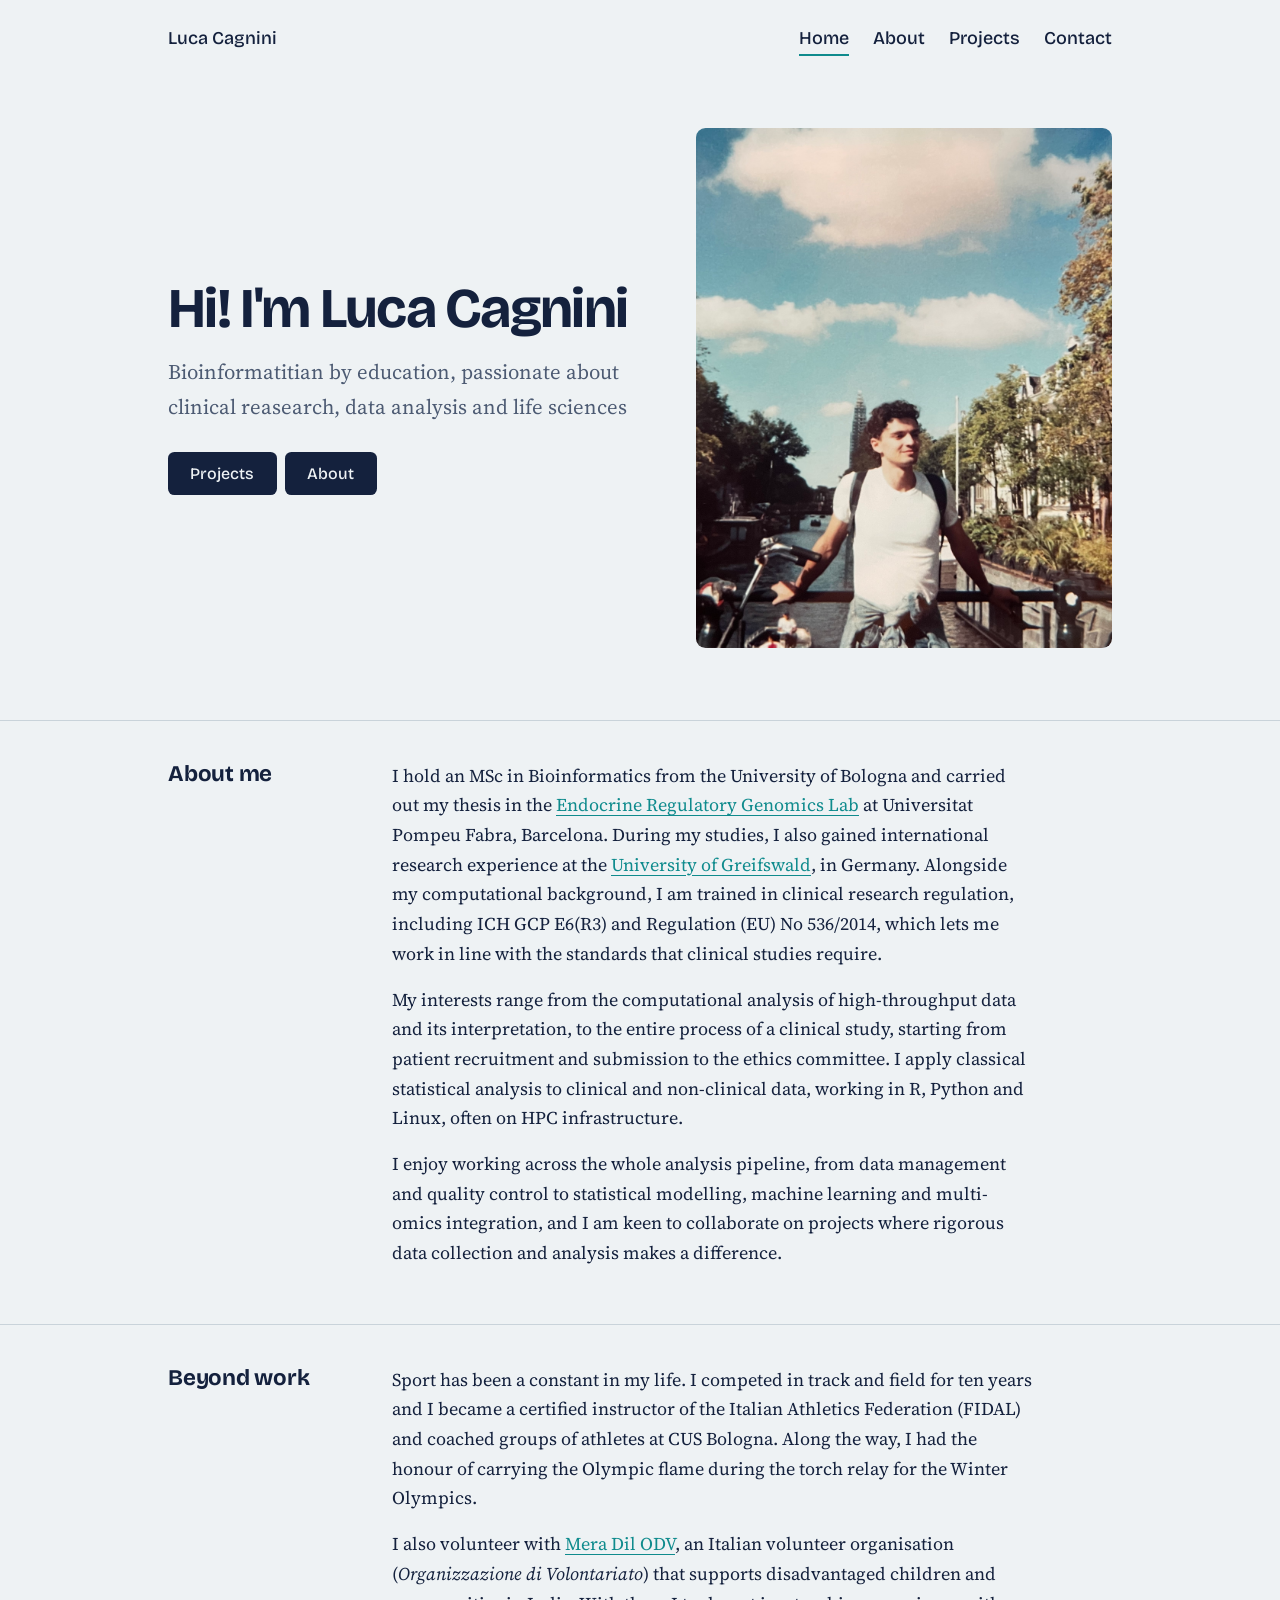
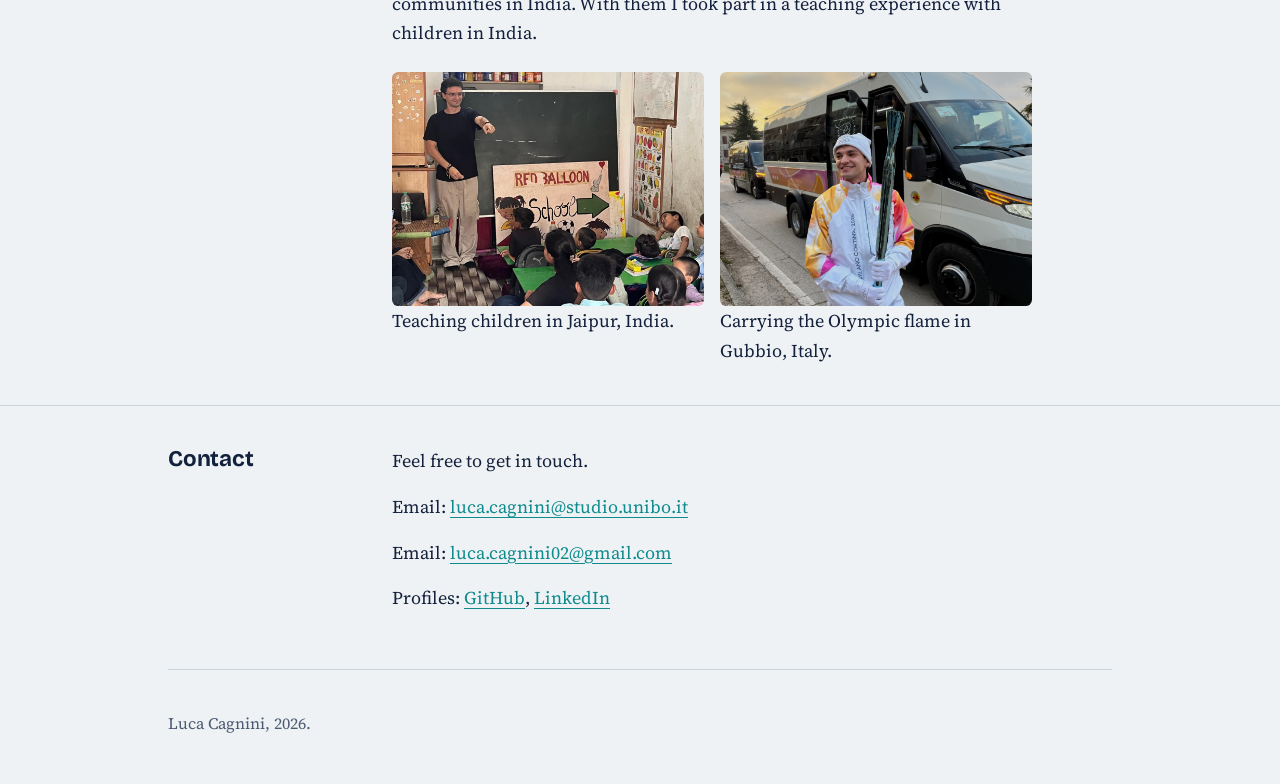
==== index.html @ 5b897119 "Fix HTML formatting and enhance image alt text Updated paragraph formatting and improved alt text fo" ====
<!doctype html>
<html lang="it">
<head>
<meta charset="utf-8">
<meta name="viewport" content="width=device-width, initial-scale=1">
<title>Luca Cagnini</title>
<meta name="description" content="Luca Cagnini, Bioinformatician at the interfance between clinical research and data analysis.">
<meta property="og:title" content="Luca Cagnini, Bioinformatician">
<meta property="og:description" content="Sito personale di Luca Cagnini: formazione, ricerca e progetti.">
<meta property="og:type" content="website">
<link rel="preconnect" href="https://fonts.googleapis.com">
<link rel="preconnect" href="https://fonts.gstatic.com" crossorigin>
<link href="https://fonts.googleapis.com/css2?family=Bricolage+Grotesque:opsz,wght@12..96,500;12..96,700&family=Source+Serif+4:ital,wght@0,400;0,600;1,400&display=swap" rel="stylesheet">
<link rel="stylesheet" href="style.css">
</head><body>
<div class="wrap">
  <header class="top">
    <a href="index.html">Luca Cagnini</a>
    <nav aria-label="Principale">
      <a href="index.html" aria-current="page">Home</a>
      <a href="about.html">About</a>
      <a href="projects.html">Projects</a>
      <a href="about.html#contact">Contact</a>
    </nav>
  </header>
</div>
<main class="wrap">
  <div class="hero">
    <div>
      <h1>Hi! I'm Luca Cagnini</h1>
      <p class="lead">Bioinformatitian by education, passionate about clinical reasearch, data analysis and life sciences </p>
      <a class="btn" href="projects.html">Projects</a><a class="btn" href="about.html">About</a>
    </div>
    <img class="hero-photo" src="images/profilo.jpg" alt="Luca Cagnini" width="800" height="1000">
  </div>
</main>
<section id="chi-sono">
  <div class="wrap">
    <h2>About me</h2>
    <div class="content">
<p>I hold an MSc in Bioinformatics from the University of Bologna and carried out my thesis in the <a href="https://www.upf.edu/web/endocrine-regulatory-genomics" target="_blank" rel="noopener">Endocrine Regulatory Genomics Lab</a> at Universitat Pompeu Fabra, Barcelona. During my studies, I also gained international research experience at the <a href="https://www.uni-greifswald.de/en/" target="_blank" rel="noopener">University of Greifswald</a>, in Germany. Alongside my computational background, I am trained in clinical research regulation, including ICH GCP E6(R3) and Regulation (EU) No 536/2014, which lets me work in line with the standards that clinical studies require.</p>

<p>My interests range from the computational analysis of high-throughput data and its interpretation, to the entire process of a clinical study, starting from patient recruitment and submission to the ethics committee. I apply classical statistical analysis to clinical and non-clinical data, working in R, Python and Linux, often on HPC infrastructure.</p>

<p>I enjoy working across the whole analysis pipeline, from data management and quality control to statistical modelling, machine learning and multi-omics integration, and I am keen to collaborate on projects where rigorous data collection and analysis makes a difference.</p>    </div>
  </div>
</section>

<section id="beyond-work">
  <div class="wrap">
    <h2>Beyond work</h2>
    <div class="content">
      <p>Sport has been a constant in my life. I competed in track and field for ten years and I became a certified instructor of the Italian Athletics Federation (FIDAL) and coached groups of athletes at CUS Bologna. Along the way, I had the honour of carrying the Olympic flame during the torch relay for the Winter Olympics.</p>
      <p>I also volunteer with <a href="https://www.facebook.com/meradilonlus/?locale=it_IT">Mera Dil ODV</a>, an Italian volunteer organisation (<i>Organizzazione di Volontariato</i>) that supports disadvantaged children and communities in India. With them I took part in a teaching experience with children in India.</p>
      <div class="photos">
        <figure>
          <img src="images/meradil.JPG" alt="Teaching a group of children in India" width="800" height="600" loading="lazy">
          <figcaption>Teaching children in Jaipur, India.</figcaption>
        </figure>
        <figure>
          <img src="images/fiamma_olimpica.jpg" alt="Carrying the Olympic flame" width="800" height="600" loading="lazy">
          <figcaption>Carrying the Olympic flame in Gubbio, Italy.</figcaption>
        </figure>
      </div>
    </div>
  </div>
</section>
<section id="contact">
  <div class="wrap">
    <h2>Contact</h2>
    <div class="content">
      <p> Feel free to get in touch.</p>
      <p>Email: <a href="mailto:luca.cagnini@studio.unibo.it">luca.cagnini@studio.unibo.it</a></p>
      <p>Email: <a href="mailto:lucacagnini02@gmail.com">luca.cagnini02@gmail.com</a></p>
      <p>Profiles: <a href="https://github.com/LucaCagnini">GitHub</a>, <a href="https://www.linkedin.com/in/luca-cagnini/">LinkedIn</a></p>
    </div>
  </div>
</section>

<div class="wrap"><footer>Luca Cagnini, 2026.</a></footer></div>
<script>
(function(){var el=document.getElementById('heat'),h='';
for(var r=0;r<10;r++)for(var c=0;c<16;c++){
var v=Math.sin(c*0.7+1)*Math.cos(r*0.8)+0.45*Math.sin((c+1)*(r+2)*0.23);v=Math.max(-1,Math.min(1,v));
h+='<i style="background:rgba('+(v>0?'181,68,110':'15,139,141')+','+(0.12+Math.abs(v)*0.88).toFixed(2)+');animation-delay:'+((c+r)*35)+'ms"></i>';}
el.innerHTML=h;})();
</script>
</body></html>
---- style.css ----
:root{--bg:#eef2f4;--ink:#14213d;--muted:#4d5b73;--teal:#0f8b8d;--rose:#b5446e;--line:#c9d3da;
--head:"Bricolage Grotesque","Helvetica Neue",Arial,sans-serif;--body:"Source Serif 4",Georgia,"Times New Roman",serif}
*{box-sizing:border-box}
html{scroll-behavior:smooth}
body{margin:0;background:var(--bg);color:var(--ink);font:1.125rem/1.65 var(--body)}
a{color:var(--teal);text-underline-offset:.2em}
a:hover{color:var(--rose)}
:focus-visible{outline:3px solid var(--rose);outline-offset:3px}
.wrap{max-width:62rem;margin:0 auto;padding:0 1.5rem}
header.top{display:flex;gap:1.5rem;justify-content:space-between;flex-wrap:wrap;padding:1.5rem 0;font-family:var(--head);font-weight:500}
header.top a{color:var(--ink);text-decoration:none}
header.top a:hover{color:var(--rose)}
header.top nav{display:flex;gap:1.5rem}
header.top nav a[aria-current="page"]{border-bottom:2px solid var(--teal)}
.hero{display:grid;grid-template-columns:1.1fr 1fr;gap:3rem;align-items:center;padding:3rem 0 4.5rem}
h1{font:700 clamp(2rem,5vw,3.5rem)/1.05 var(--head);letter-spacing:-.03em;margin:0 0 1rem}
h1.page{font-size:clamp(2.2rem,5vw,3.4rem);margin:2rem 0 2.5rem}
.lead{font-size:1.3rem;max-width:30rem;margin:0 0 1.75rem;color:var(--muted)}
.btn{display:inline-block;font:500 1rem var(--head);background:var(--ink);color:var(--bg);padding:.75rem 1.4rem;border-radius:.4rem;text-decoration:none;margin-right:.5rem}
.btn:hover{background:var(--rose);color:#fff}
.heat{display:grid;grid-template-columns:repeat(16,1fr);gap:3px}
.heat i{aspect-ratio:1;border-radius:2px;background:var(--line);opacity:0;animation:in .5s ease-out forwards}
@keyframes in{to{opacity:1}}
section{padding:2.5rem 0;border-top:1px solid var(--line)}
section .wrap{display:grid;grid-template-columns:12rem 1fr;gap:2rem}
h2{font:700 1.4rem/1.2 var(--head);margin:0;letter-spacing:-.01em}
.content{max-width:40rem}
.content p{margin:0 0 1rem}
.list{list-style:none;margin:0;padding:0}
.list li{padding:1rem 0;border-bottom:1px solid var(--line)}
.list li:first-child{padding-top:0}
.list li:last-child{border-bottom:0}
.list b{font:700 1.15rem var(--head)}
.list span{display:block;color:var(--muted)}
.list .when{font:500 .95rem var(--head)}
footer{padding:2.5rem 0 3rem;border-top:1px solid var(--line);color:var(--muted);font-size:1rem}
@media (max-width:760px){.hero{grid-template-columns:1fr;gap:2rem}section .wrap{grid-template-columns:1fr;gap:1rem}}
@media (prefers-reduced-motion:reduce){html{scroll-behavior:auto}.heat i{animation:none;opacity:1}}

/* added in a second time */
.hero-photo{display:block;width:100%;max-width:18rem;aspect-ratio:4/5;object-fit:cover;border-radius:.6rem;justify-self:end}
@media (max-width:760px){.hero-photo{max-width:14rem;justify-self:start}}

.photos{display:grid;grid-template-columns:1fr 1fr;gap:1rem;margin-top:1.5rem}
.photos figure{margin:0}
.photos img{width:100%;aspect-ratio:4/3;object-fit:cover;border-radius:.4rem}
@media (max-width:560px){.photos{grid-template-columns:1fr}}

/* index */
.layout{display:grid;grid-template-columns:10rem 1fr;gap:2.5rem;align-items:start}
.layout main{min-width:0}
.layout section h2{margin:0 0 1rem}
.layout section p{margin:0 0 .6rem}

.toc{display:flex;flex-direction:column;gap:.6rem;font:500 1rem var(--head);position:sticky;top:1.5rem;margin-top:2.5rem}
.toc a{color:var(--muted);text-decoration:none}
.toc a:hover{color:var(--rose)}
.toc a.active{color:var(--ink);text-decoration:underline;text-decoration-color:var(--teal);text-decoration-thickness:2px;text-underline-offset:.25em}

@media (max-width:760px){
  .layout{grid-template-columns:1fr;gap:0}
  .toc{position:static;margin:0 0 1.5rem}
}

/* righe compatte per Certifications */
.list.compact li{display:flex;flex-wrap:wrap;align-items:baseline;gap:.15rem 1rem;padding:.35rem 0;border-bottom:0}
.list.compact li:first-child{padding-top:0}
.list.compact span{display:inline}
.list.compact .when{min-width:3rem}
.list.compact b{font-size:1.05rem}

img{max-width:100%;height:auto;display:block}
.hero-photo{width:100%;max-width:26rem;aspect-ratio:4/5;object-fit:cover;border-radius:.6rem;justify-self:end}
@media (max-width:760px){.hero-photo{max-width:16rem;justify-self:start}}
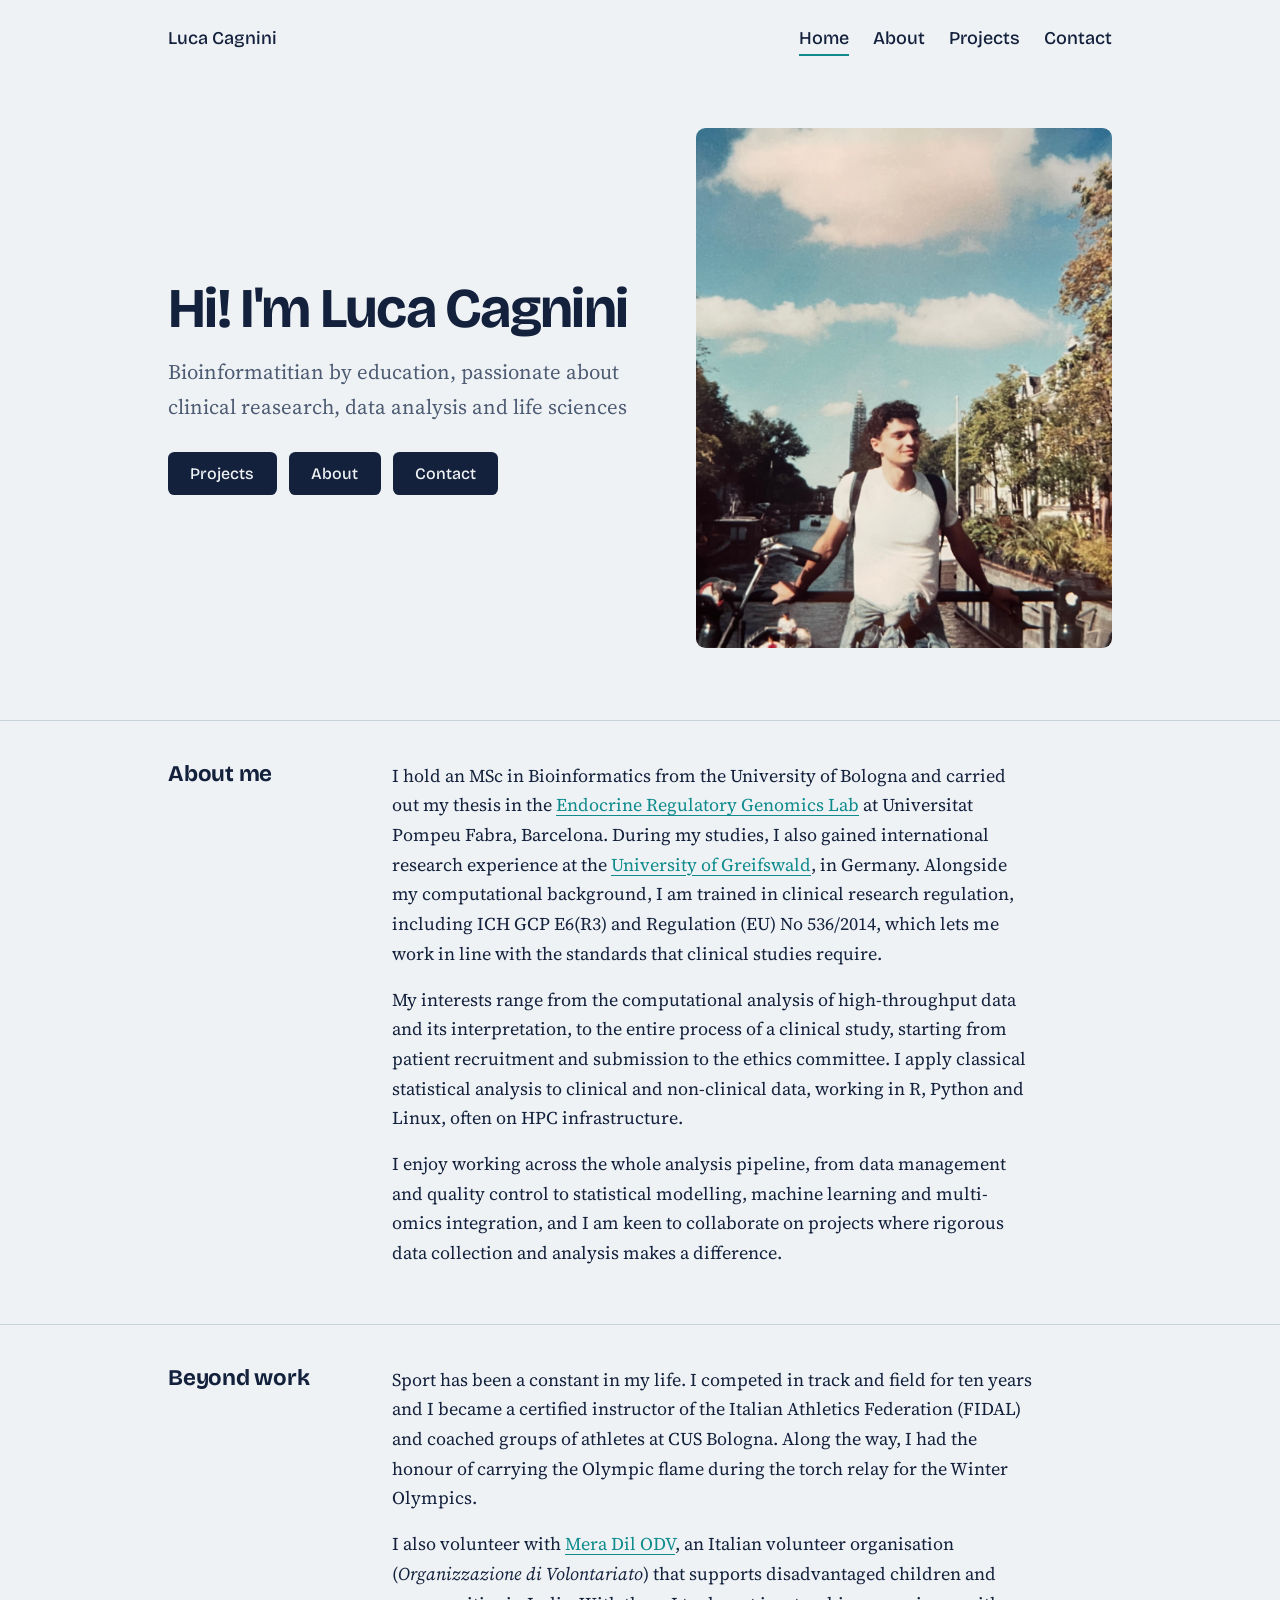
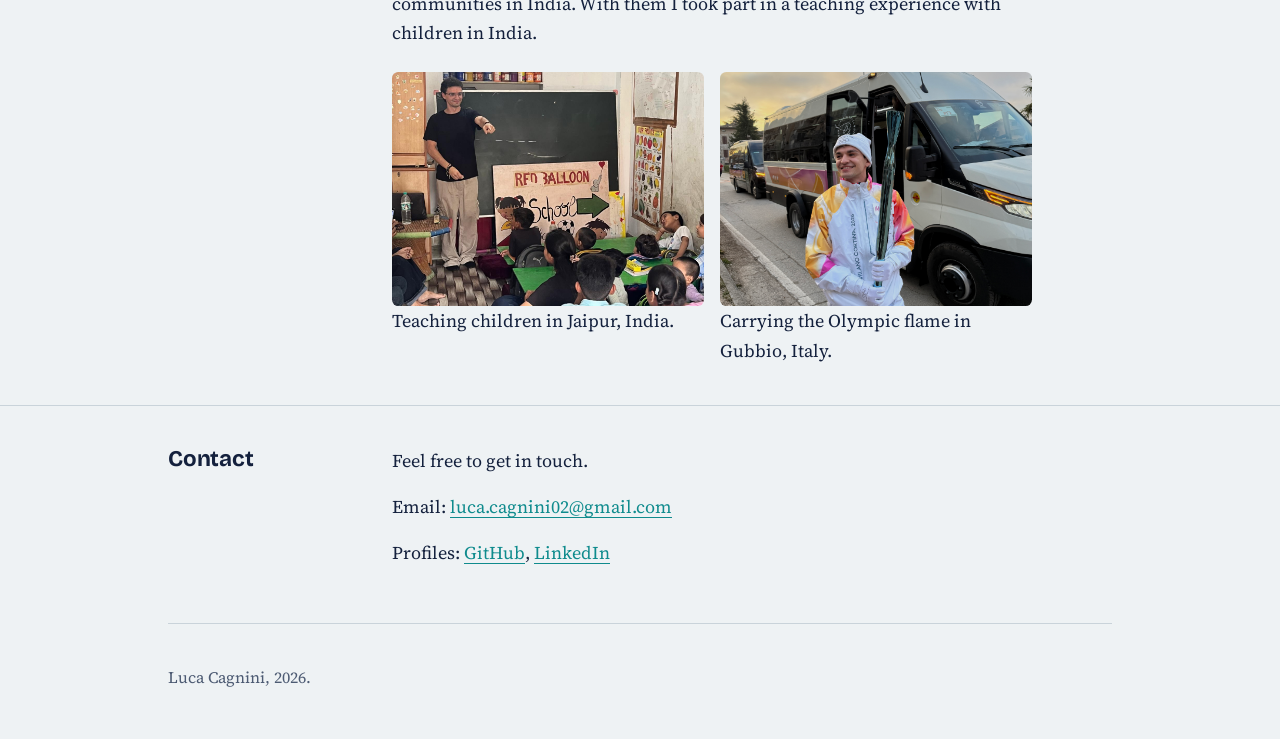
==== commit 5b2b46b9: "Update index.html" ====
--- a/index.html
+++ b/index.html
@@ -1,5 +1,5 @@
 <!doctype html>
-<html lang="it">
+<html lang="it"> 
 <head>
 <meta charset="utf-8">
 <meta name="viewport" content="width=device-width, initial-scale=1">
@@ -29,7 +29,7 @@
     <div>
       <h1>Hi! I'm Luca Cagnini</h1>
       <p class="lead">Bioinformatitian by education, passionate about clinical reasearch, data analysis and life sciences </p>
-      <a class="btn" href="projects.html">Projects</a><a class="btn" href="about.html">About</a>
+       <a class="btn" href="projects.html">Projects</a> <a class="btn" href="about.html">About</a> <a class="btn" href="#contact">Contact</a>
     </div>
     <img class="hero-photo" src="images/profilo.jpg" alt="Luca Cagnini" width="800" height="1000">
   </div>
@@ -70,7 +70,6 @@
     <h2>Contact</h2>
     <div class="content">
       <p> Feel free to get in touch.</p>
-      <p>Email: <a href="mailto:luca.cagnini@studio.unibo.it">luca.cagnini@studio.unibo.it</a></p>
       <p>Email: <a href="mailto:lucacagnini02@gmail.com">luca.cagnini02@gmail.com</a></p>
       <p>Profiles: <a href="https://github.com/LucaCagnini">GitHub</a>, <a href="https://www.linkedin.com/in/luca-cagnini/">LinkedIn</a></p>
     </div>
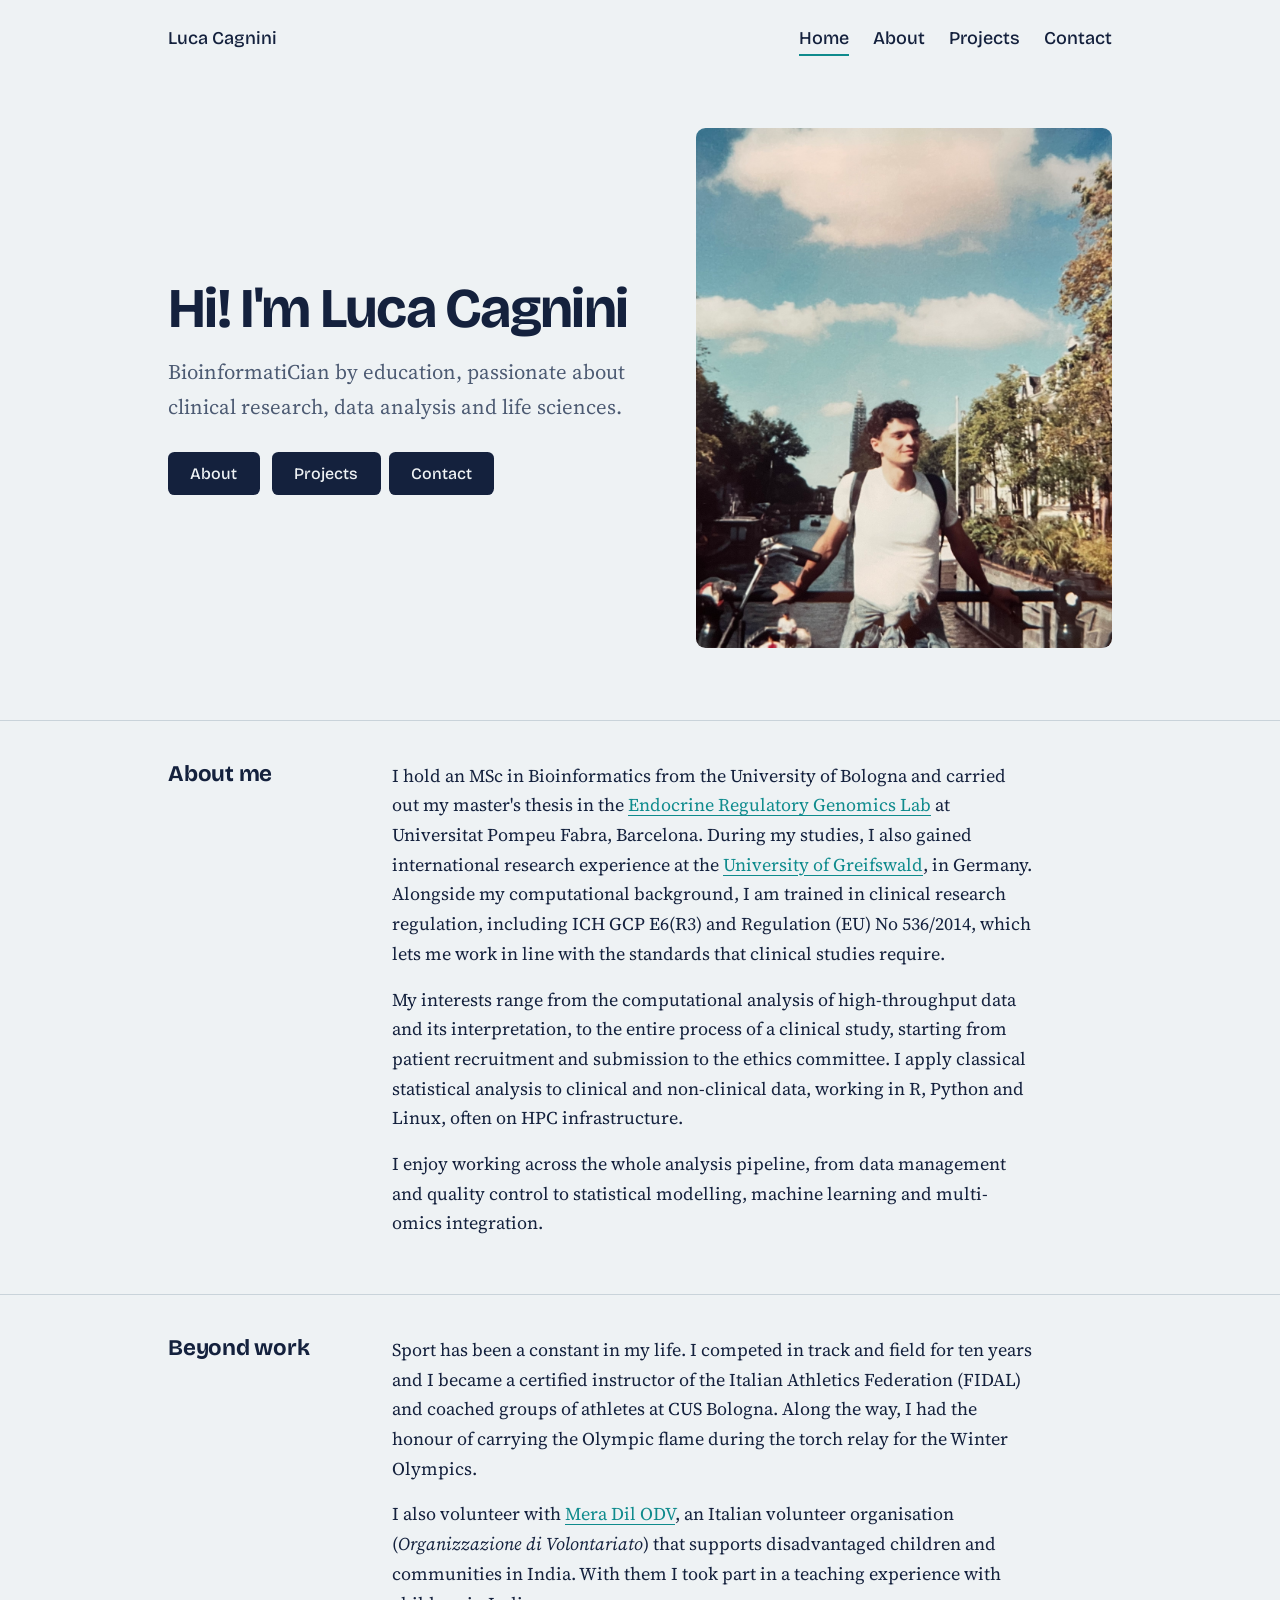
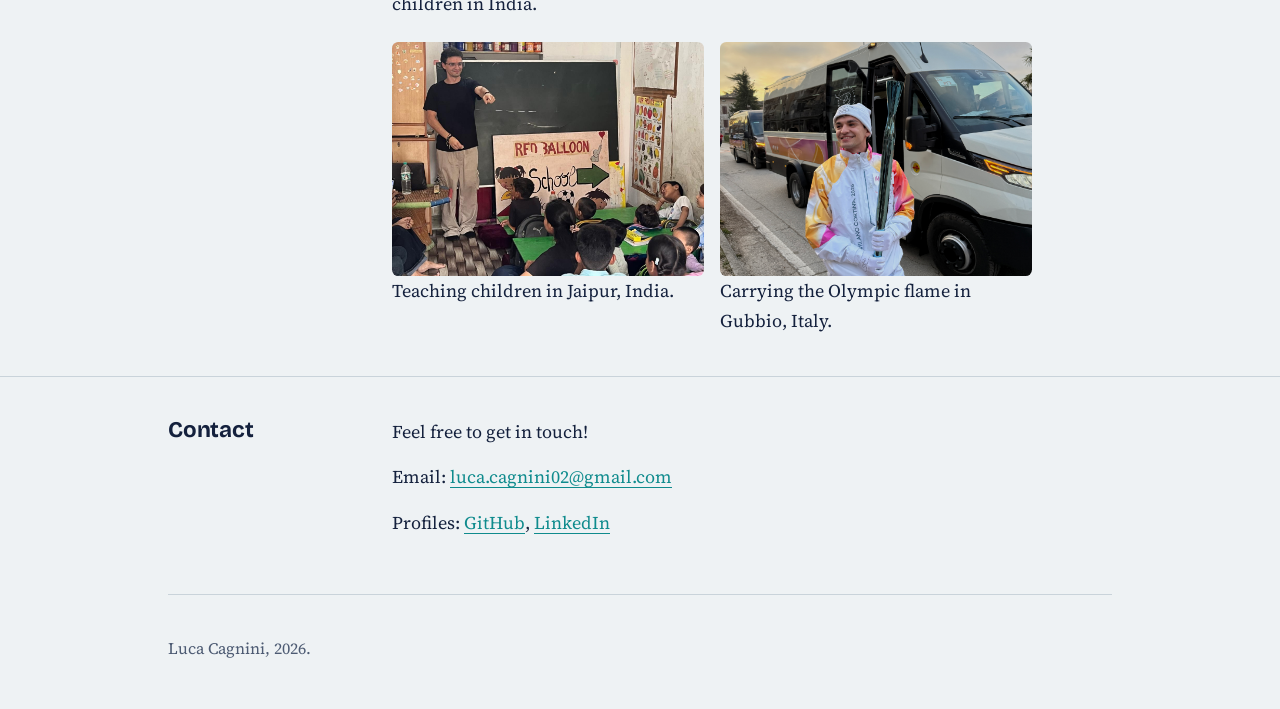
==== commit 98ad649d: "Update index.html" ====
--- a/index.html
+++ b/index.html
@@ -1,4 +1,4 @@
-<!doctype html>
+<!doctype html> 
 <html lang="it"> 
 <head>
 <meta charset="utf-8">
@@ -20,7 +20,7 @@
       <a href="index.html" aria-current="page">Home</a>
       <a href="about.html">About</a>
       <a href="projects.html">Projects</a>
-      <a href="about.html#contact">Contact</a>
+      <a href="#contact">Contact</a>
     </nav>
   </header>
 </div>
@@ -28,8 +28,8 @@
   <div class="hero">
     <div>
       <h1>Hi! I'm Luca Cagnini</h1>
-      <p class="lead">Bioinformatitian by education, passionate about clinical reasearch, data analysis and life sciences </p>
-       <a class="btn" href="projects.html">Projects</a> <a class="btn" href="about.html">About</a> <a class="btn" href="#contact">Contact</a>
+      <p class="lead">BioinformatiCian by education, passionate about clinical research, data analysis and life sciences. </p>
+      <a class="btn" href="about.html">About</a> <a class="btn" href="projects.html">Projects</a><a class="btn" href="#contact">Contact</a>
     </div>
     <img class="hero-photo" src="images/profilo.jpg" alt="Luca Cagnini" width="800" height="1000">
   </div>
@@ -38,11 +38,11 @@
   <div class="wrap">
     <h2>About me</h2>
     <div class="content">
-<p>I hold an MSc in Bioinformatics from the University of Bologna and carried out my thesis in the <a href="https://www.upf.edu/web/endocrine-regulatory-genomics" target="_blank" rel="noopener">Endocrine Regulatory Genomics Lab</a> at Universitat Pompeu Fabra, Barcelona. During my studies, I also gained international research experience at the <a href="https://www.uni-greifswald.de/en/" target="_blank" rel="noopener">University of Greifswald</a>, in Germany. Alongside my computational background, I am trained in clinical research regulation, including ICH GCP E6(R3) and Regulation (EU) No 536/2014, which lets me work in line with the standards that clinical studies require.</p>
+<p>I hold an MSc in Bioinformatics from the University of Bologna and carried out my master's thesis in the <a href="https://www.upf.edu/web/endocrine-regulatory-genomics" target="_blank" rel="noopener">Endocrine Regulatory Genomics Lab</a> at Universitat Pompeu Fabra, Barcelona. During my studies, I also gained international research experience at the <a href="https://www.uni-greifswald.de/en/" target="_blank" rel="noopener">University of Greifswald</a>, in Germany. Alongside my computational background, I am trained in clinical research regulation, including ICH GCP E6(R3) and Regulation (EU) No 536/2014, which lets me work in line with the standards that clinical studies require.</p>
 
 <p>My interests range from the computational analysis of high-throughput data and its interpretation, to the entire process of a clinical study, starting from patient recruitment and submission to the ethics committee. I apply classical statistical analysis to clinical and non-clinical data, working in R, Python and Linux, often on HPC infrastructure.</p>
 
-<p>I enjoy working across the whole analysis pipeline, from data management and quality control to statistical modelling, machine learning and multi-omics integration, and I am keen to collaborate on projects where rigorous data collection and analysis makes a difference.</p>    </div>
+<p>I enjoy working across the whole analysis pipeline, from data management and quality control to statistical modelling, machine learning and multi-omics integration.</p>    </div>
   </div>
 </section>
 
@@ -69,7 +69,7 @@
   <div class="wrap">
     <h2>Contact</h2>
     <div class="content">
-      <p> Feel free to get in touch.</p>
+      <p> Feel free to get in touch! </p>
       <p>Email: <a href="mailto:lucacagnini02@gmail.com">luca.cagnini02@gmail.com</a></p>
       <p>Profiles: <a href="https://github.com/LucaCagnini">GitHub</a>, <a href="https://www.linkedin.com/in/luca-cagnini/">LinkedIn</a></p>
     </div>
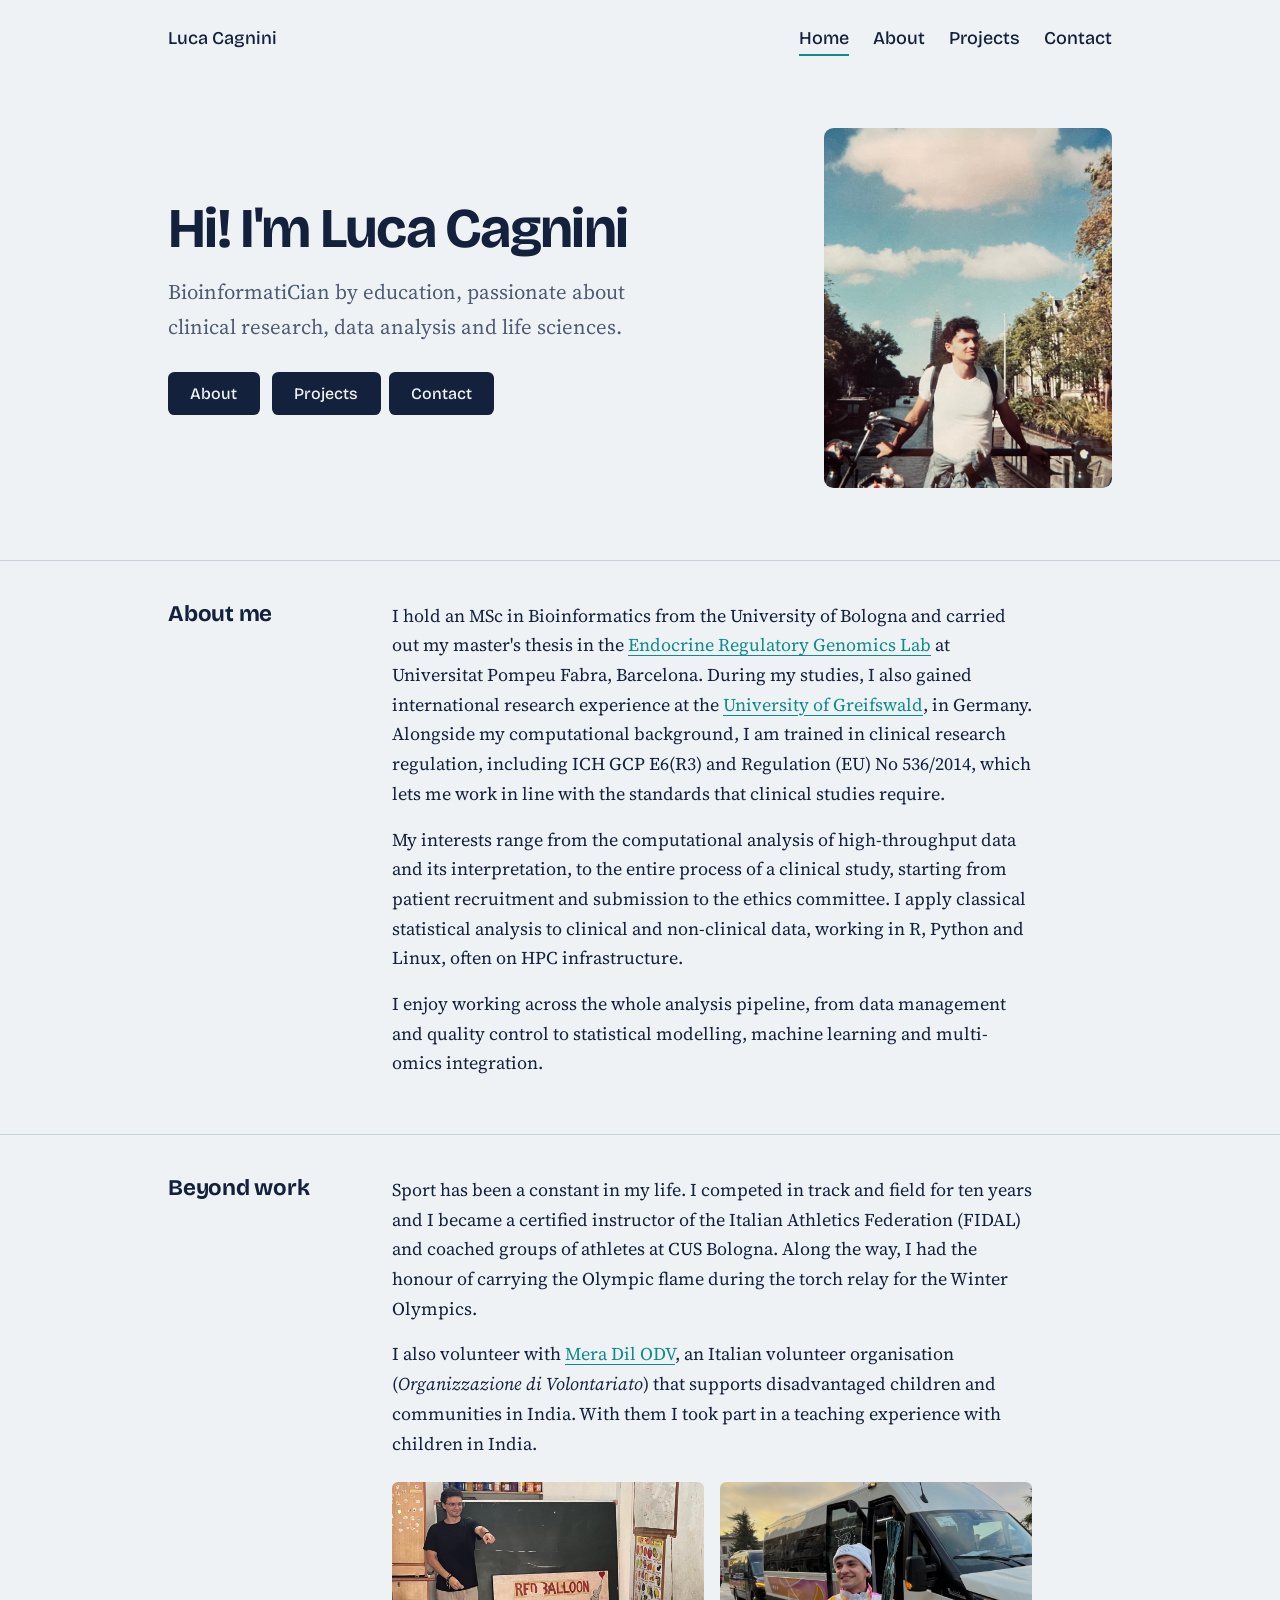
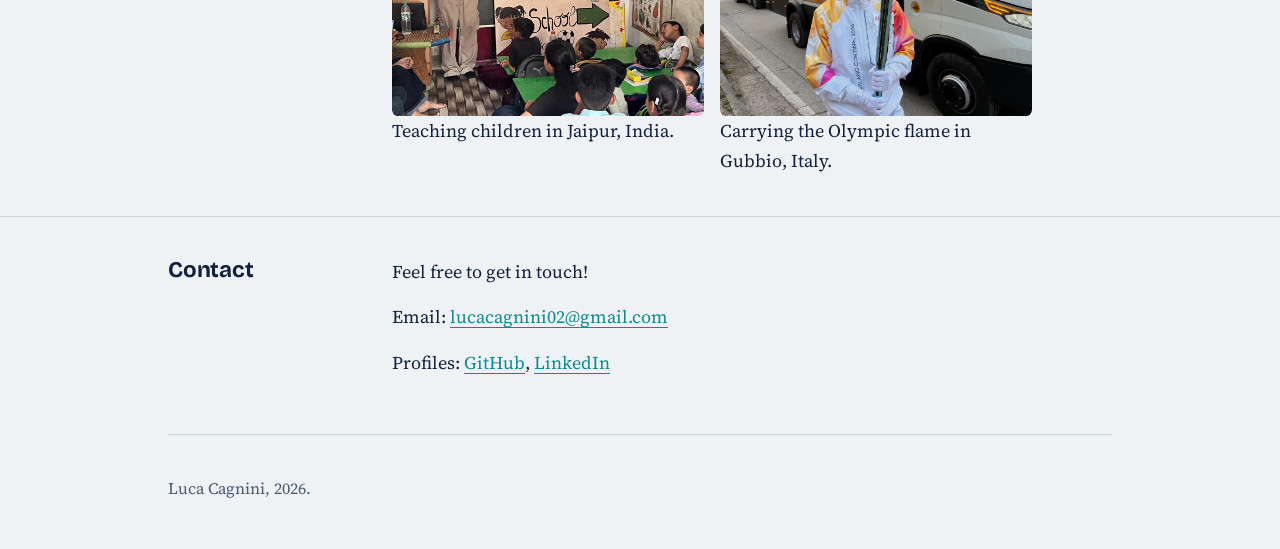
==== commit e46e2179: "Update index.html" ====
--- a/index.html
+++ b/index.html
@@ -70,7 +70,7 @@
     <h2>Contact</h2>
     <div class="content">
       <p> Feel free to get in touch! </p>
-      <p>Email: <a href="mailto:lucacagnini02@gmail.com">luca.cagnini02@gmail.com</a></p>
+      <p>Email: <a href="mailto:lucacagnini02@gmail.com">lucacagnini02@gmail.com</a></p>
       <p>Profiles: <a href="https://github.com/LucaCagnini">GitHub</a>, <a href="https://www.linkedin.com/in/luca-cagnini/">LinkedIn</a></p>
     </div>
   </div>
--- a/style.css
+++ b/style.css
@@ -18,8 +18,6 @@
 .lead{font-size:1.3rem;max-width:30rem;margin:0 0 1.75rem;color:var(--muted)}
 .btn{display:inline-block;font:500 1rem var(--head);background:var(--ink);color:var(--bg);padding:.75rem 1.4rem;border-radius:.4rem;text-decoration:none;margin-right:.5rem}
 .btn:hover{background:var(--rose);color:#fff}
-.heat{display:grid;grid-template-columns:repeat(16,1fr);gap:3px}
-.heat i{aspect-ratio:1;border-radius:2px;background:var(--line);opacity:0;animation:in .5s ease-out forwards}
 @keyframes in{to{opacity:1}}
 section{padding:2.5rem 0;border-top:1px solid var(--line)}
 section .wrap{display:grid;grid-template-columns:12rem 1fr;gap:2rem}
@@ -68,7 +66,9 @@
 .list.compact span{display:inline}
 .list.compact .when{min-width:3rem}
 .list.compact b{font-size:1.05rem}
+.list.compact .org{flex-basis:100%;margin-left:4rem}
+img{max-width:100%;height:auto;display:block}
+/* .hero-photo{width:100%;max-width:26rem;aspect-ratio:4/5;object-fit:cover;border-radius:.6rem;justify-self:end}*/
+/* @media (max-width:760px){.hero-photo{max-width:16rem;justify-self:start}}*/
 
-img{max-width:100%;height:auto;display:block}
-.hero-photo{width:100%;max-width:26rem;aspect-ratio:4/5;object-fit:cover;border-radius:.6rem;justify-self:end}
-@media (max-width:760px){.hero-photo{max-width:16rem;justify-self:start}}+
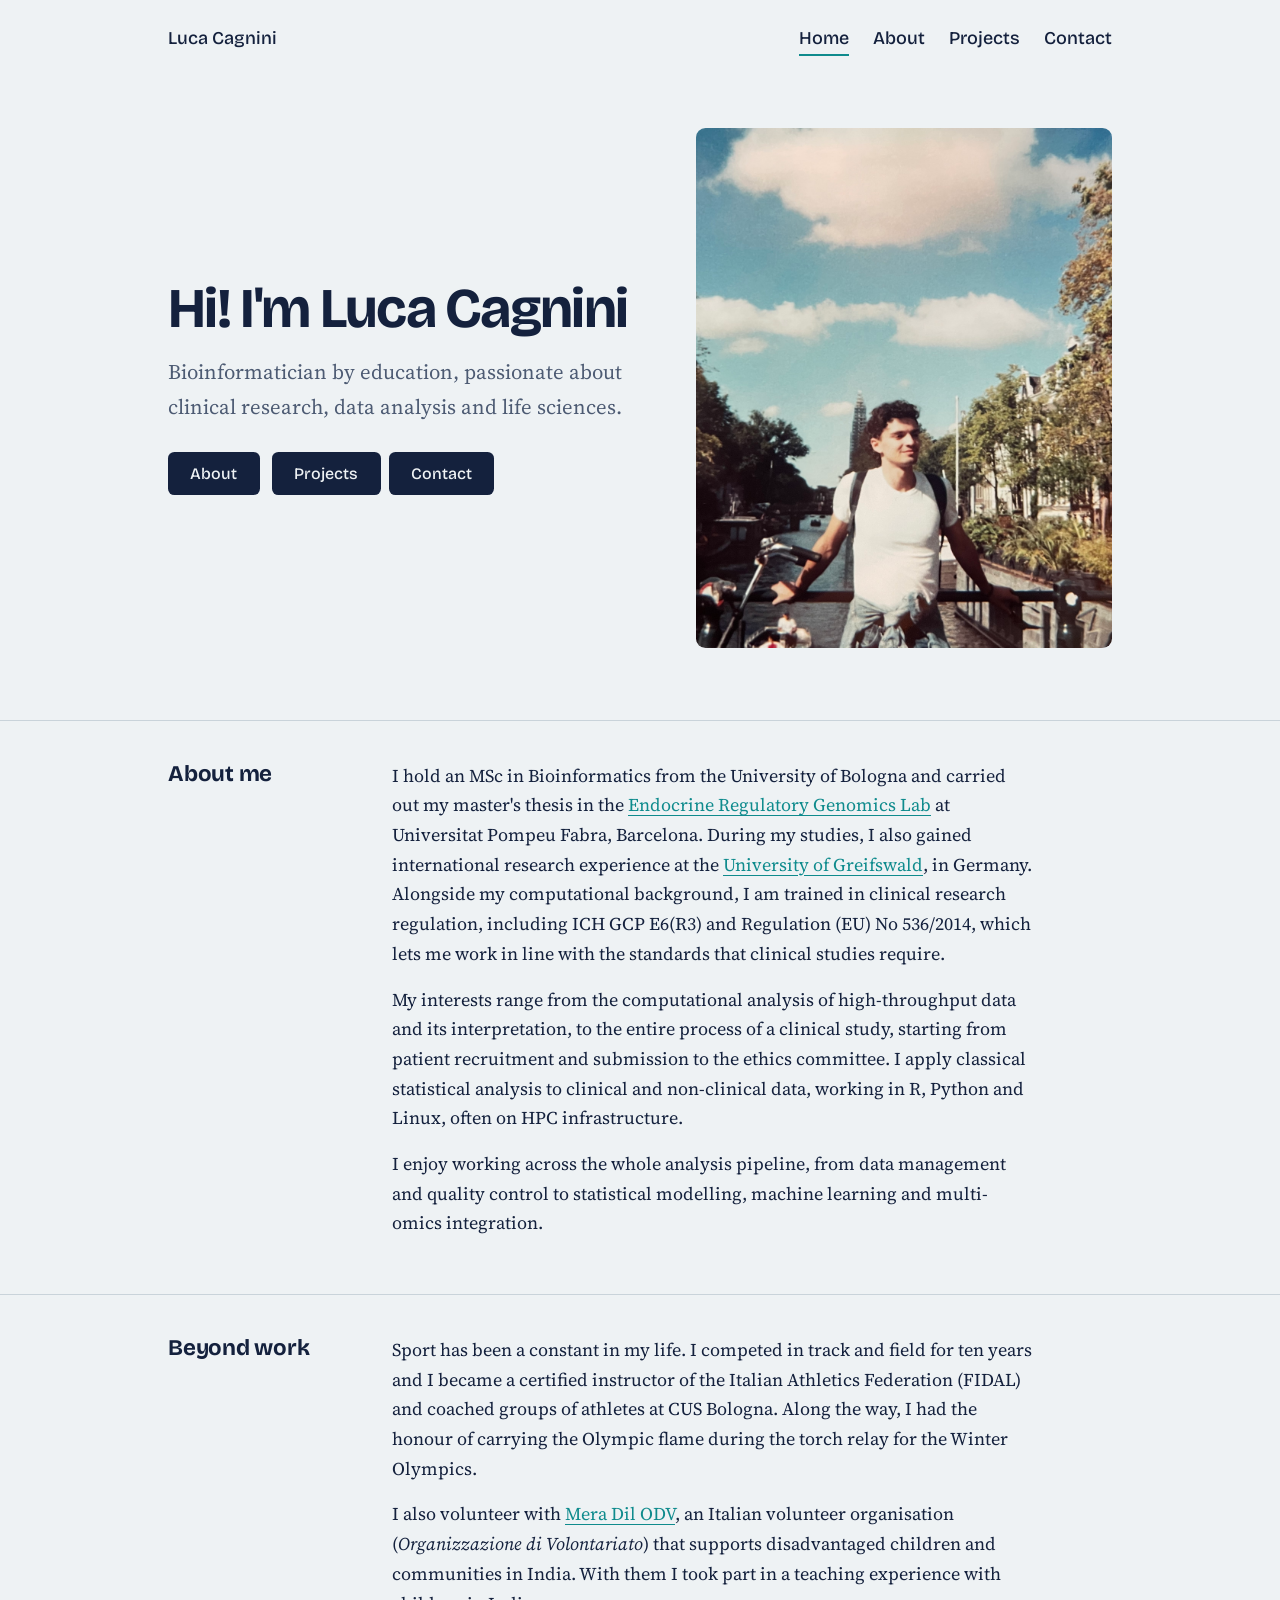
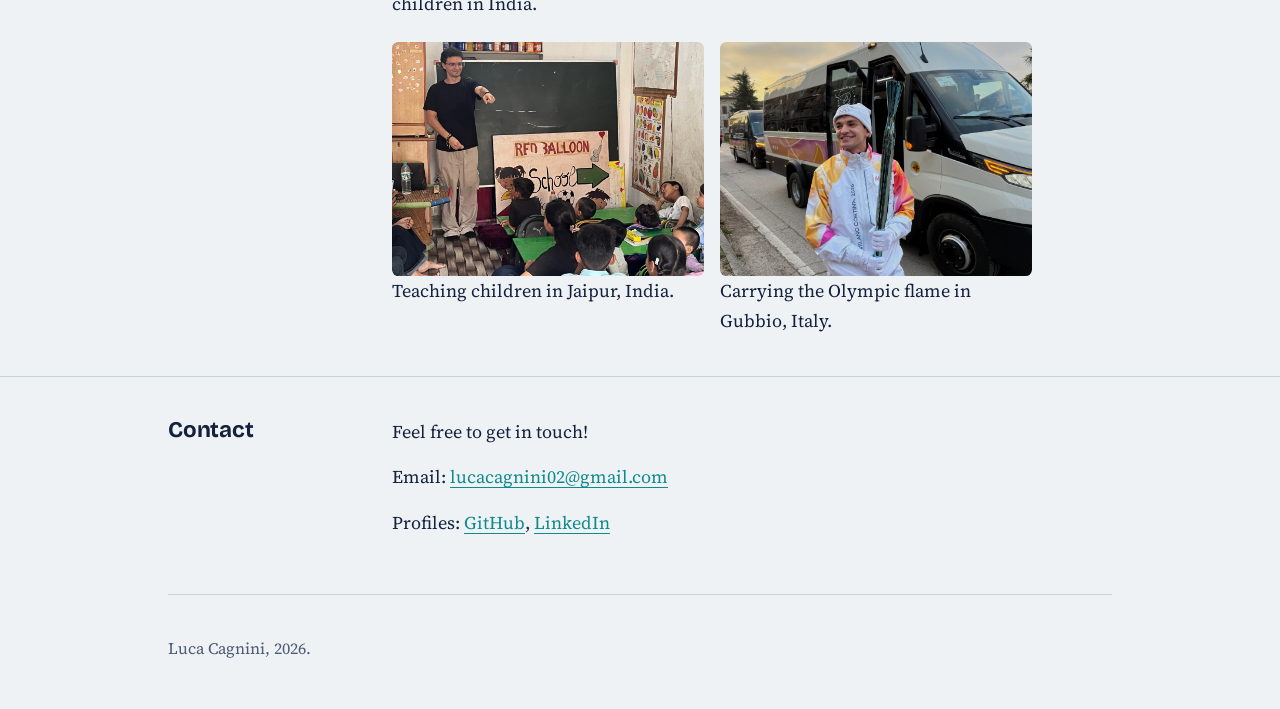
==== commit 950a8990: "Fix typo in bioinformatician description" ====
--- a/index.html
+++ b/index.html
@@ -28,7 +28,7 @@
   <div class="hero">
     <div>
       <h1>Hi! I'm Luca Cagnini</h1>
-      <p class="lead">BioinformatiCian by education, passionate about clinical research, data analysis and life sciences. </p>
+      <p class="lead">Bioinformatician by education, passionate about clinical research, data analysis and life sciences. </p>
       <a class="btn" href="about.html">About</a> <a class="btn" href="projects.html">Projects</a><a class="btn" href="#contact">Contact</a>
     </div>
     <img class="hero-photo" src="images/profilo.jpg" alt="Luca Cagnini" width="800" height="1000">
--- a/style.css
+++ b/style.css
@@ -36,7 +36,7 @@
 @media (prefers-reduced-motion:reduce){html{scroll-behavior:auto}.heat i{animation:none;opacity:1}}
 
 /* added in a second time */
-.hero-photo{display:block;width:100%;max-width:18rem;aspect-ratio:4/5;object-fit:cover;border-radius:.6rem;justify-self:end}
+.hero-photo{display:block;width:100%;max-width:26rem;aspect-ratio:4/5;object-fit:cover;border-radius:.6rem;justify-self:end}
 @media (max-width:760px){.hero-photo{max-width:14rem;justify-self:start}}
 
 .photos{display:grid;grid-template-columns:1fr 1fr;gap:1rem;margin-top:1.5rem}
